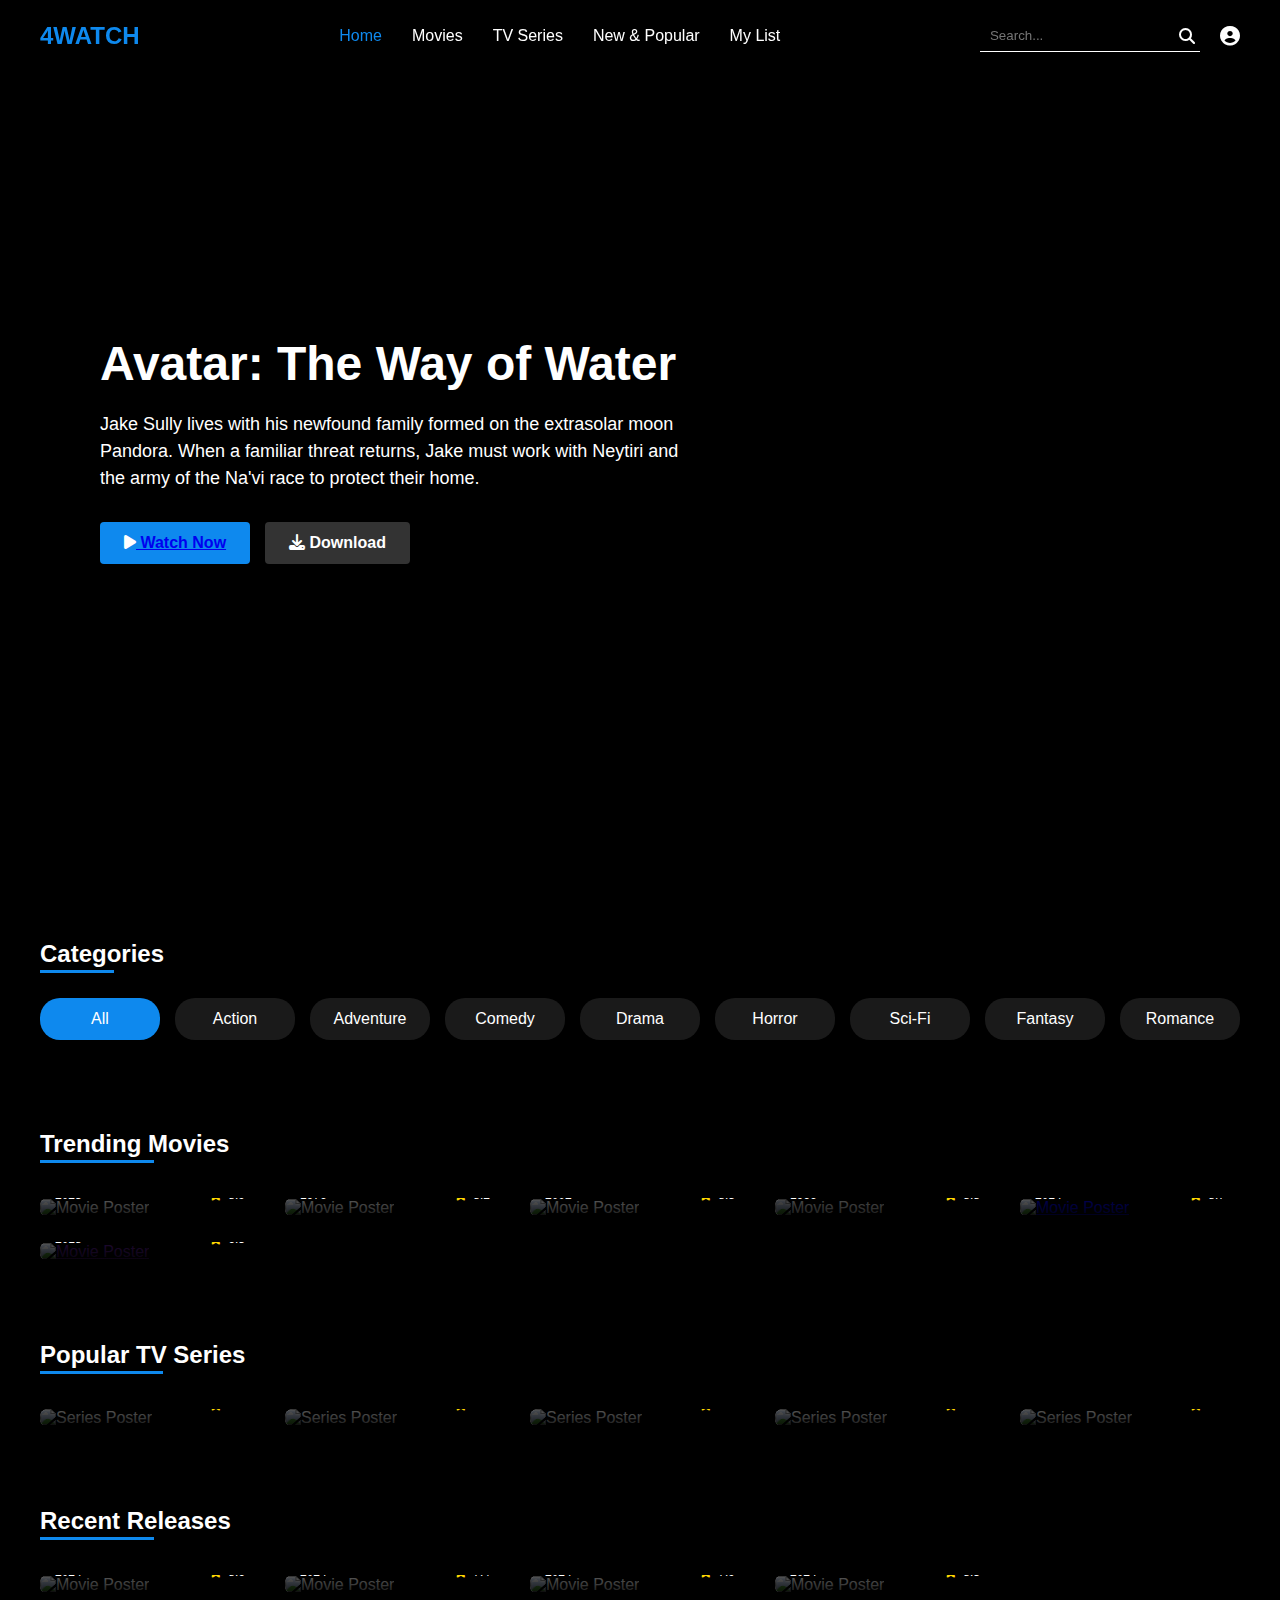
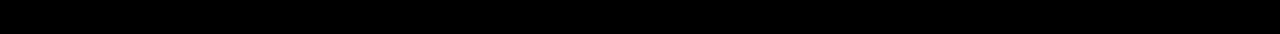
==== index.html @ 82870a8e "Update and rename HOMEPAGE.HTML to index.html" ====
<!DOCTYPE html>
<html lang="en">
<head>
    <meta charset="UTF-8">
    <meta name="viewport" content="width=device-width, initial-scale=1.0">
    <title>4WATCH - Stream & Download Movies and Series</title>
    <link rel="stylesheet" href="https://cdnjs.cloudflare.com/ajax/libs/font-awesome/6.4.0/css/all.min.css">
    <link rel="stylesheet" href="HEADCSS.CSS">
</head>
<body>
    <!-- Header -->
    <header>
        <div class="header-content">
            <a href="#" class="logo" id="homeLogo">4WATCH</a>
            
            <nav>
                <ul>
                    <li><a href="#" class="active" data-section="home">Home</a></li>
                    <li><a href="#" data-section="movies">Movies</a></li>
                    <li><a href="#" data-section="series">TV Series</a></li>
                    <li><a href="#" data-section="new">New & Popular</a></li>
                    <li><a href="#" data-section="mylist">My List</a></li>
                </ul>
            </nav>
            
            <div class="search-user">
                <div class="search">
                    <input type="text" id="searchInput" placeholder="Search...">
                    <i class="fas fa-search" id="searchIcon"></i>
                </div>
                <div class="user-icon">
                    <i class="fas fa-user-circle"></i>
                </div>
            </div>
        </div>
    </header>
    
    <!-- Main Content Container -->
    <div id="mainContent">
        <!-- Hero Section -->
        <section class="hero">
            
            <div class="hero-content">
                <h1 class="hero-title">Avatar: The Way of Water</h1>
                <p class="hero-description">Jake Sully lives with his newfound family formed on the extrasolar moon Pandora. When a familiar threat returns, Jake must work with Neytiri and the army of the Na'vi race to protect their home.</p>
                <div class="hero-buttons">
                    <button class="btn btn-primary" id="heroWatchBtn"><i class="fas fa-play"></i><a href="https://www.youtube.com/watch?v=fncXrPuXXj0" style="color: l#0e89ee(57.1% 34.32 234.55);"> Watch Now</a></button>
                    <button class="btn btn-secondary" id="heroDownloadBtn"><i class="fas fa-download"></i> Download</button>
                </div>
            </div>
        </section>
        
        <!-- Categories -->
        <section class="categories">
            <h2 class="section-title">Categories</h2>
            <div class="category-list">
                <div class="category-item active" data-category="all">All</div>
                <div class="category-item" data-category="action">Action</div>
                <div class="category-item" data-category="adventure">Adventure</div>
                <div class="category-item" data-category="comedy">Comedy</div>
                <div class="category-item" data-category="drama">Drama</div>
                <div class="category-item" data-category="horror">Horror</div>
                <div class="category-item" data-category="sci-fi">Sci-Fi</div>
                <div class="category-item" data-category="fantasy">Fantasy</div>
                <div class="category-item" data-category="romance">Romance</div>
                <div class="category-item" data-category="thriller">Thriller</div>
                <div class="category-item" data-category="animation">Animation</div>
            </div>
        </section>
        
        <!-- Trending Movies -->
        <section class="movie-section" id="trendingMovies">
            <h2 class="section-title">Trending Movies</h2>
            <div class="movie-grid">
                <!-- Movie Cards -->
            
                
                <div class="movie-card" data-id="2" data-type="movie" data-title="Oppenheimer" data-year="2023" data-rating="8.9" data-genre="Drama, Biography" data-category="drama">
                    <img src="IMG/OPN.jpg" alt="Movie Poster">
                    <div class="movie-info">
                        <h3 class="movie-title">Oppenheimer</h3>
                        <div class="movie-meta">
                            <span>2023</span>
                            <div class="rating">
                                <i class="fas fa-star"></i>
                                <span>8.9</span>
                            </div>
                        </div>
                    </div>
                </div>

                <div class="movie-card" data-id="2" data-type="movie" data-title="Oppenheimer" data-year="2023" data-rating="8.9" data-genre="Drama, Biography" data-category="drama">
                    <img src="IMG/td.jpg" alt="Movie Poster">
                    <div class="movie-info">
                        <h3 class="movie-title">Taxi Driver</h3>
                        <div class="movie-meta">
                            <span>1976</span>
                            <div class="rating">
                                <i class="fas fa-star"></i>
                                <span>8.2</span>
                            </div>
                        </div>
                    </div>
                </div>
                
                <div class="movie-card" data-id="3" data-type="movie" data-title="The Batman" data-year="2022" data-rating="7.8" data-genre="Action, Crime" data-category="action">
                    <img src="IMG/PI.jpg" alt="Movie Poster">
                    <div class="movie-info">
                        <h3 class="movie-title">The Pianist</h3>
                        <div class="movie-meta">
                            <span>2002</span>
                            <div class="rating">
                                <i class="fas fa-star"></i>
                                <span>8.5</span>
                            </div>
                        </div>
                    </div>
                </div>
                
                <div class="movie-card" data-id="4" data-type="movie" data-title="Barbie" data-year="2023" data-rating="7.3" data-genre="Comedy, Fantasy" data-category="comedy fantasy">
                    <img src="IMG/TG.jpg" alt="Movie Poster">
                    <div class="movie-info">
                        <h3 class="movie-title">The Good The Bad And The Ugly</h3>
                        <div class="movie-meta">
                            <span>1966</span>
                            <div class="rating">
                                <i class="fas fa-star"></i>
                                <span>8.8</span>
                            </div>
                        </div>
                    </div>
                </div>
                
                <div class="movie-card" data-id="5" data-type="movie" data-title="Interstellar" data-year="2014" data-rating="8.7" data-genre="Sci-Fi, Adventure" data-category="sci-fi adventure">
                    <a href="interstaler.HTML"><img src="IMG/INT.jpg" alt="Movie Poster"></a>
                    <div class="movie-info">
                        <h3 class="movie-title">Interstellar</h3>
                        <div class="movie-meta">
                            <span>2014</span>
                            <div class="rating">
                                <i class="fas fa-star"></i>
                                <span>8.7</span>
                            </div>
                        </div>
                    </div>
                </div>
                <div class="movie-card" data-id="5" data-type="movie" data-title="Interstellar" data-year="2014" data-rating="8.7" data-genre="Sci-Fi, Adventure" data-category="sci-fi adventure">
                    <a href=""><img src="IMG/OCN 8.jpg" alt="Movie Poster"></a>
                    <div class="movie-info">
                        <h3 class="movie-title">ocean 8</h3>
                        <div class="movie-meta">
                            <span>2018</span>
                            <div class="rating">
                                <i class="fas fa-star"></i>
                                <span>6.3</span>
                            </div>
                        </div>
                    </div>
                </div>
            </div>
          
        
               
        </section>
        <!-- Popular Series -->
        <section class="movie-section" id="popularSeries">
            <h2 class="section-title">Popular TV Series</h2>
            <div class="movie-grid">
                <!-- Series Cards -->
                <div class="movie-card" data-id="6" data-type="series" data-title="Stranger Things" data-year="2016-" data-rating="8.7" data-genre="Sci-Fi, Horror" data-seasons="4" data-category="sci-fi horror">
                    <img src="/api/placeholder/300/450" alt="Series Poster">
                    <div class="movie-info">
                        <h3 class="movie-title">Stranger Things</h3>
                        <div class="movie-meta">
                            <span>2016-</span>
                            <div class="rating">
                                <i class="fas fa-star"></i>
                                <span>8.7</span>
                            </div>
                        </div>
                    </div>
                </div>
                
                <div class="movie-card" data-id="7" data-type="series" data-title="The Last of Us" data-year="2023-" data-rating="8.8" data-genre="Action, Drama" data-seasons="1" data-category="action drama">
                    <img src="/api/placeholder/300/450" alt="Series Poster">
                    <div class="movie-info">
                        <h3 class="movie-title">The Last of Us</h3>
                        <div class="movie-meta">
                            <span>2023-</span>
                            <div class="rating">
                                <i class="fas fa-star"></i>
                                <span>8.8</span>
                            </div>
                        </div>
                    </div>
                </div>
                
                <div class="movie-card" data-id="8" data-type="series" data-title="House of the Dragon" data-year="2022-" data-rating="8.5" data-genre="Action, Fantasy" data-seasons="1" data-category="action fantasy">
                    <img src="/api/placeholder/300/450" alt="Series Poster">
                    <div class="movie-info">
                        <h3 class="movie-title">House of the Dragon</h3>
                        <div class="movie-meta">
                            <span>2022-</span>
                            <div class="rating">
                                <i class="fas fa-star"></i>
                                <span>8.5</span>
                            </div>
                        </div>
                    </div>
                </div>
                
                <div class="movie-card" data-id="9" data-type="series" data-title="Breaking Bad" data-year="2008-2013" data-rating="9.5" data-genre="Crime, Drama" data-seasons="5" data-category="crime drama">
                    <img src="/api/placeholder/300/450" alt="Series Poster">
                    <div class="movie-info">
                        <h3 class="movie-title">Breaking Bad</h3>
                        <div class="movie-meta">
                            <span>2008-2013</span>
                            <div class="rating">
                                <i class="fas fa-star"></i>
                                <span>9.5</span>
                            </div>
                        </div>
                    </div>
                </div>
                
                <div class="movie-card" data-id="10" data-type="series" data-title="Game of Thrones" data-year="2011-2019" data-rating="9.2" data-genre="Action, Fantasy" data-seasons="8" data-category="action fantasy">
                    <img src="/api/placeholder/300/450" alt="Series Poster">
                    <div class="movie-info">
                        <h3 class="movie-title">Game of Thrones</h3>
                        <div class="movie-meta">
                            <span>2011-2019</span>
                            <div class="rating">
                                <i class="fas fa-star"></i>
                                <span>9.2</span>
                            </div>
                        </div>
                    </div>
                </div>
            </div>
        </section>
        
        <!-- Recent Releases -->
        <section class="movie-section" id="recentReleases">
            <h2 class="section-title">Recent Releases</h2>
            <div class="movie-grid">
                <!-- Recent Movie Cards -->
                <div class="movie-card" data-id="11" data-type="movie" data-title="Deadpool & Wolverine" data-year="2024" data-rating="8.6" data-genre="Action, Comedy" data-category="action comedy">
                    <img src="/api/placeholder/300/450" alt="Movie Poster">
                    <div class="movie-info">
                        <h3 class="movie-title">Deadpool & Wolverine</h3>
                        <div class="movie-meta">
                            <span>2024</span>
                            <div class="rating">
                                <i class="fas fa-star"></i>
                                <span>8.6</span>
                            </div>
                        </div>
                    </div>
                </div>
                
                <div class="movie-card" data-id="12" data-type="movie" data-title="The Fall Guy" data-year="2024" data-rating="7.4" data-genre="Action, Comedy" data-category="action comedy">
                    <img src="/api/placeholder/300/450" alt="Movie Poster">
                    <div class="movie-info">
                        <h3 class="movie-title">The Fall Guy</h3>
                        <div class="movie-meta">
                            <span>2024</span>
                            <div class="rating">
                                <i class="fas fa-star"></i>
                                <span>7.4</span>
                            </div>
                        </div>
                    </div>
                </div>
                
                <div class="movie-card" data-id="13" data-type="movie" data-title="Furiosa" data-year="2024" data-rating="7.9" data-genre="Action, Adventure" data-category="action adventure">
                    <img src="/api/placeholder/300/450" alt="Movie Poster">
                    <div class="movie-info">
                        <h3 class="movie-title">Furiosa</h3>
                        <div class="movie-meta">
                            <span>2024</span>
                            <div class="rating">
                                <i class="fas fa-star"></i>
                                <span>7.9</span>
                            </div>
                        </div>
                    </div>
                </div>
                
                <div class="movie-card" data-id="14" data-type="movie" data-title="Inside Out 2" data-year="2024" data-rating="8.3" data-genre="Animation, Adventure" data-category="animation adventure">
                    <img src="/api/placeholder/300/450" alt="Movie Poster">
                    <div class="movie-info">
                        <h3 class="movie-title">Inside Out 2</h3>
                        <div class="movie-meta">
                            <span>2024</span>
                            <div class="rating">
                                <i class="fas fa-star"></i>
                                <span>8.3</span>
                            </div>
                        </div>
---- HEADCSS.CSS ----
:root {
    --primary: #000000;
    --secondary: #0e89ee;
    --text: #ffffff;
    --text-secondary: #ffffff;
    --dark-overlay: rgba(0, 0, 0, 0.7);
}

* {
    margin: 0;
    padding: 0;
    box-sizing: border-box;
    font-family: 'Arial', sans-serif;
}

body {
    background-color: var(--primary);
    color: var(--text);
}

/* Header */
header {
    padding: 20px 40px;
    background: linear-gradient(to bottom, black, transparent);
    position: fixed;
    width: 100%;
    z-index: 100;
    transition: 0.3s;
}

header.scrolled {
    background: var(--primary);
    box-shadow: 0 4px 12px rgba(0,0,0,0.2);
}

.header-content {
    display: flex;
    justify-content: space-between;
    align-items: center;
}

.logo {
    color: var(--secondary);
    font-size: 24px;
    font-weight: bold;
    text-decoration: none;
}

nav ul {
    display: flex;
    list-style: none;
}

nav ul li {
    margin: 0 15px;
}

nav ul li a {
    color: var(--text);
    text-decoration: none;
    font-size: 16px;
    transition: 0.3s;
}

nav ul li a:hover, nav ul li a.active {
    color: var(--secondary);
}

.search-user {
    display: flex;
    align-items: center;
}

.search {
    position: relative;
    margin-right: 20px;
}

.search input {
    border: none;
    background-color: transparent;
    border-bottom: 1px solid var(--text-secondary);
    padding: 8px 30px 8px 10px;
    color: var(--text);
    width: 220px;
    outline: none;
}

.search i {
    position: absolute;
    right: 5px;
    top: 50%;
    transform: translateY(-50%);
    cursor: pointer;
}

.user-icon {
    cursor: pointer;
    font-size: 20px;
}

/* Hero Section */
.hero {
    height: 100vh;
    background-image: url(IMG/av.jpg);
    background-size: cover;
    background-position: center;
    position: relative;
    display: flex;
    align-items: center;
    padding: 0 100px;
}

.hero::before {
    content: '';
    position: absolute;
    top: 0;
    left: 0;
    width: 100%;
    height: 100%;
    background: linear-gradient(to right, rgba(0,0,0,0.8) 40%, transparent);
}

.hero-content {
    max-width: 600px;
    position: relative;
    z-index: 1;
}

.hero-title {
    font-size: 48px;
    margin-bottom: 20px;
}

.hero-description {
    margin-bottom: 30px;
    font-size: 18px;
    line-height: 1.5;
    color: var(--text-secondary);
}

.hero-buttons {
    display: flex;
    gap: 15px;
}

.btn {
    padding: 12px 24px;
    border: none;
    border-radius: 4px;
    font-size: 16px;
    font-weight: bold;
    cursor: pointer;
    transition: 0.3s;
}

.btn-primary {
    background-color: var(--secondary);
    color: var(--text);
}

.btn-secondary {
    background-color: rgba(255,255,255,0.2);
    color: var(--text);
}

.btn:hover {
    opacity: 0.9;
    transform: scale(1.05);
}

/* Categories */
.categories {
    padding: 40px;
}

.section-title {
    font-size: 24px;
    margin-bottom: 20px;
    position: relative;
    display: inline-block;
}

.section-title::after {
    content: '';
    position: absolute;
    bottom: -5px;
    left: 0;
    width: 60%;
    height: 3px;
    background-color: var(--secondary);
}

.category-list {
    display: flex;
    gap: 15px;
    overflow-x: auto;
    padding: 10px 0;
    scrollbar-width: thin;
    scrollbar-color: var(--secondary) var(--primary);
}

.category-list::-webkit-scrollbar {
    height: 5px;
}

.category-list::-webkit-scrollbar-thumb {
    background-color: var(--secondary);
    border-radius: 5px;
}

.category-list::-webkit-scrollbar-track {
    background-color: var(--primary);
}

.category-item {
    min-width: 120px;
    padding: 12px 20px;
    background-color: rgba(255,255,255,0.1);
    border-radius: 20px;
    text-align: center;
    cursor: pointer;
    transition: 0.3s;
}

.category-item:hover, .category-item.active {
    background-color: var(--secondary);
}

/* Movie Lists */
.movie-section {
    padding: 40px;
}

.movie-grid {
    display: grid;
    grid-template-columns: repeat(auto-fill, minmax(200px, 1fr));
    gap: 25px;
    margin-top: 20px;
}

.movie-card {
    position: relative;
    border-radius: 8px;
    overflow: hidden;
    transition: transform 0.3s;
    cursor: pointer;
}

.movie-card:hover {
    transform: scale(1.05);
}

.movie-card img {
    width: 100%;
    height: 300px;
    object-fit: cover;
    vertical-align: middle;
}

.movie-info {
    position: absolute;
    bottom: 0;
    left: 0;
    right: 0;
    padding: 15px;
    background: linear-gradient(to top, rgba(0,0,0,0.9), transparent);
}

.movie-title {
    font-size: 16px;
    margin-bottom: 5px;
}

.movie-meta {
    display: flex;
    justify-content: space-between;
    font-size: 12px;
    color: var(--text-secondary);
}

.rating {
    display: flex;
    align-items: center;
}

.rating i {
    color: gold;
    margin-right: 5px;
}

.hidden {
    display: none !important;
}

/* Search Results */
.search-results {
    background-color: var(--primary);
    padding: 20px;
    margin-top: 100px; /* To avoid overlap with fixed header */
}

.search-results-title {
    margin-bottom: 20px;
}

.no-results {
    text-align: center;
    padding: 40px;
    color: var(--text-secondary);
}

/* Footer */
footer {
    background-color: #0a0a0a;
    padding: 40px;
    margin-top: 40px;
}

.footer-content {
    display: grid;
    grid-template-columns: repeat(auto-fit, minmax(250px, 1fr));
    gap: 30px;
    margin-bottom: 30px;
}

.footer-section h3 {
    font-size: 18px;
    margin-bottom: 15px;
    position: relative;
    display: inline-block;
}

.footer-section h3::after {
    content: '';
    position: absolute;
    bottom: -5px;
    left: 0;
    width: 40px;
    height: 2px;
    background-color: var(--secondary);
}

.footer-links {
    list-style: none;
}

.footer-links li {
    margin-bottom: 10px;
}

.footer-links a {
    color: var(--text-secondary);
    text-decoration: none;
    transition: 0.3s;
}

.footer-links a:hover {
    color: var(--secondary);
}

.social-icons {
    display: flex;
    gap: 15px;
    margin-top: 15px;
}

.social-icons a {
    display: flex;
    align-items: center;
    justify-content: center;
    width: 35px;
    height: 35px;
    border-radius: 50%;
    background-color: rgba(255,255,255,0.1);
    color: var(--text);
    transition: 0.3s;
}

.social-icons a:hover {
    background-color: var(--secondary);
    transform: translateY(-3px);
}

.copyright {
    text-align: center;
    padding-top: 20px;
    border-top: 1px solid rgba(255,255,255,0.1);
    color: var(--text-secondary);
    font-size: 14px;
}

/* Modal */
.modal {
    display: none;
    position: fixed;
    top: 0;
    left: 0;
    width: 100%;
    height: 100%;
    background-color: var(--dark-overlay);
    z-index: 1000;
    overflow-y: auto;
}

.modal-content {
    background-color: var(--primary);
    margin: 5% auto;
    width: 80%;
    max-width: 1000px;
    border-radius: 8px;
    overflow: hidden;
    animation: modalFadeIn 0.3s;
}

@keyframes modalFadeIn {
    from {opacity: 0; transform: translateY(-50px);}
    to {opacity: 1; transform: translateY(0);}
}

.modal-header {
    position: relative;
    height: 400px;
}

.modal-header img {
    width: 100%;
    height: 100%;
    object-fit: cover;
}

.modal-header::before {
    content: '';
    position: absolute;
    top: 0;
    left: 0;
    width: 100%;
    height: 100%;
    background: linear-gradient(to bottom, transparent, var(--primary));
}

.modal-close {
    position: absolute;
    top: 20px;
    right: 20px;
    background-color: rgba(0,0,0,0.5);
    color: var(--text);
    border: none;
    border-radius: 50%;
    width: 40px;
    height: 40px;
    font-size: 20px;
    cursor: pointer;
    z-index: 10;
}

.modal-info {
    position: absolute;
    bottom: 30px;
    left: 30px;
    z-index: 5;
}

.modal-title {
    font-size: 32px;
    margin-bottom: 15px;
}

.modal-meta {
    display: flex;
    gap: 20px;
    margin-bottom: 15px;
    color: var(--text-secondary);
}

.modal-body {
    padding: 30px;
}

.modal-description {
    margin-bottom: 30px;
    line-height: 1.6;
}

.modal-actions {
    display: flex;
    gap: 15px;
}

.modal-episodes {
    margin-top: 30px;
}

.episode-list {
    margin-top: 15px;
}

.episode-item {
    display: flex;
    justify-content: space-between;
    align-items: center;
    padding: 12px;
    background-color: rgba(255,255,255,0.05);
    border-radius: 4px;
    margin-bottom: 10px;
    transition: 0.3s;
}

.episode-item:hover {
    background-color: rgba(255,255,255,0.1);
}

.episode-title {
    font-weight: bold;
}

.episode-actions {
    display: flex;
    gap: 10px;
}

.btn-small {
    padding: 6px 12px;
    font-size: 14px;
}

/* Responsive */
@media (max-width: 992px) {
    .hero-title {
        font-size: 36px;
    }
    
    .header-content {
        flex-direction: column;
        align-items: flex-start;
        gap: 15px;
    }
    
    nav ul {
        margin-top: 10px;
    }
    
    .search-user {
        width: 100%;
        justify-content: space-between;
        margin-top: 10px;
    }
    
    .search input {
        width: 150px;
    }
}

@media (max-width: 768px) {
    header {
        padding: 15px 20px;
    }
    
    .hero {
        padding: 0 20px;
        height: 60vh;
    }
    
    .hero-title {
        font-size: 28px;
    }
    
    .hero-description {
        font-size: 16px;
    }
    
    .categories, .movie-section {
        padding: 20px;
    }
    
    .movie-grid {
        grid-template-columns: repeat(auto-fill, minmax(150px, 1fr));
        gap: 15px;
    }
    
    .movie-card img {
        height: 220px;
    }
    
    .modal-content {
        width: 95%;
        margin-top: 10%;
    }
    
    .modal-header {
        height: 300px;
    }
    
    .modal-title {
        font-size: 24px;
    }
}

@media (max-width: 576px) {
    .hero-buttons {
        flex-direction: column;
        gap: 10px;
    }
    
    .btn {
        width: 100%;
    }
    
    nav ul {
        flex-wrap: wrap;
        gap: 10px;
    }
    
    nav ul li {
        margin: 0;
    }
    
    .modal-header {
        height: 200px;
    }
    
    .movie-grid {
        grid-template-columns: repeat(2, 1fr);
    }
}
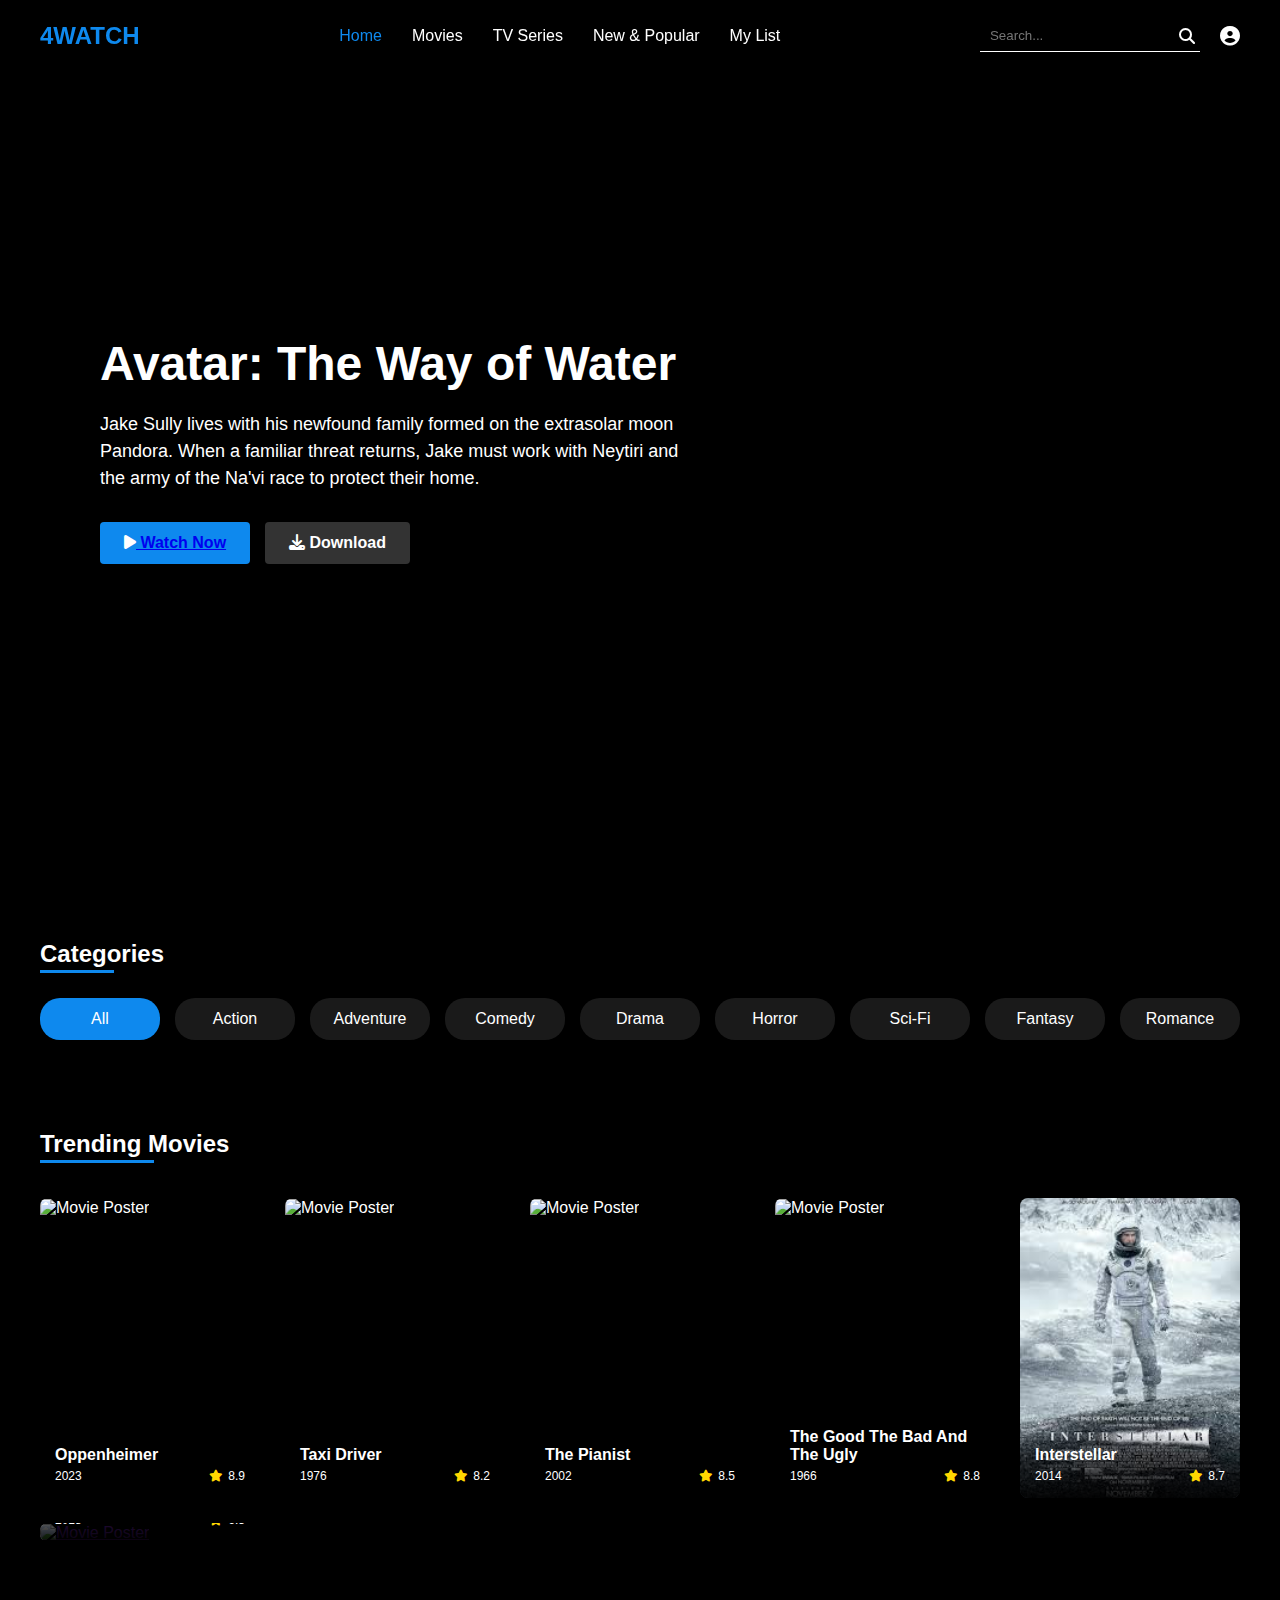
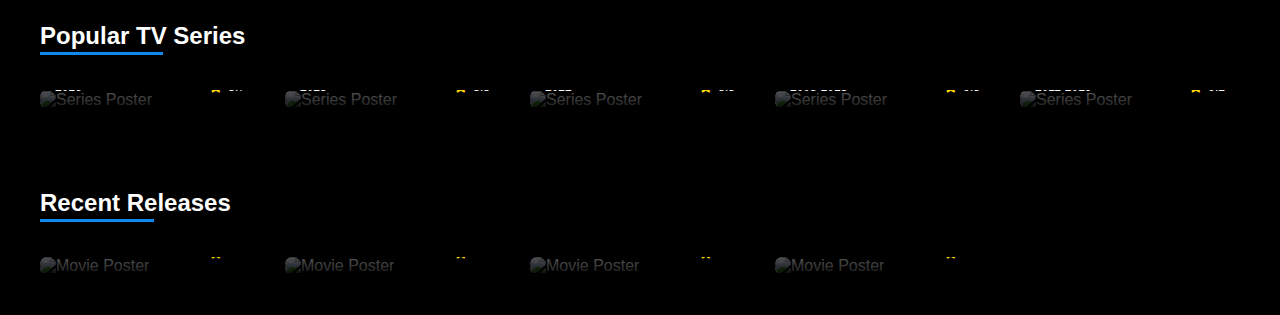
==== commit 09dd626d: "Update index.html" ====
--- a/index.html
+++ b/index.html
@@ -5,7 +5,7 @@
     <meta name="viewport" content="width=device-width, initial-scale=1.0">
     <title>4WATCH - Stream & Download Movies and Series</title>
     <link rel="stylesheet" href="https://cdnjs.cloudflare.com/ajax/libs/font-awesome/6.4.0/css/all.min.css">
-    <link rel="stylesheet" href="HEADCSS.CSS">
+    <link rel="stylesheet" href="head.css">
 </head>
 <body>
     <!-- Header -->
@@ -132,7 +132,7 @@
                 </div>
                 
                 <div class="movie-card" data-id="5" data-type="movie" data-title="Interstellar" data-year="2014" data-rating="8.7" data-genre="Sci-Fi, Adventure" data-category="sci-fi adventure">
-                    <a href="interstaler.HTML"><img src="IMG/INT.jpg" alt="Movie Poster"></a>
+                    <a href="interstaler.html"><img src="INT.jpg" alt="Movie Poster"></a>
                     <div class="movie-info">
                         <h3 class="movie-title">Interstellar</h3>
                         <div class="movie-meta">
--- a/head.css
+++ b/head.css
@@ -0,0 +1,625 @@
+:root {
+    --primary: #000000;
+    --secondary: #0e89ee;
+    --text: #ffffff;
+    --text-secondary: #ffffff;
+    --dark-overlay: rgba(0, 0, 0, 0.7);
+}
+
+* {
+    margin: 0;
+    padding: 0;
+    box-sizing: border-box;
+    font-family: 'Arial', sans-serif;
+}
+
+body {
+    background-color: var(--primary);
+    color: var(--text);
+}
+
+/* Header */
+header {
+    padding: 20px 40px;
+    background: linear-gradient(to bottom, black, transparent);
+    position: fixed;
+    width: 100%;
+    z-index: 100;
+    transition: 0.3s;
+}
+
+header.scrolled {
+    background: var(--primary);
+    box-shadow: 0 4px 12px rgba(0,0,0,0.2);
+}
+
+.header-content {
+    display: flex;
+    justify-content: space-between;
+    align-items: center;
+}
+
+.logo {
+    color: var(--secondary);
+    font-size: 24px;
+    font-weight: bold;
+    text-decoration: none;
+}
+
+nav ul {
+    display: flex;
+    list-style: none;
+}
+
+nav ul li {
+    margin: 0 15px;
+}
+
+nav ul li a {
+    color: var(--text);
+    text-decoration: none;
+    font-size: 16px;
+    transition: 0.3s;
+}
+
+nav ul li a:hover, nav ul li a.active {
+    color: var(--secondary);
+}
+
+.search-user {
+    display: flex;
+    align-items: center;
+}
+
+.search {
+    position: relative;
+    margin-right: 20px;
+}
+
+.search input {
+    border: none;
+    background-color: transparent;
+    border-bottom: 1px solid var(--text-secondary);
+    padding: 8px 30px 8px 10px;
+    color: var(--text);
+    width: 220px;
+    outline: none;
+}
+
+.search i {
+    position: absolute;
+    right: 5px;
+    top: 50%;
+    transform: translateY(-50%);
+    cursor: pointer;
+}
+
+.user-icon {
+    cursor: pointer;
+    font-size: 20px;
+}
+
+/* Hero Section */
+.hero {
+    height: 100vh;
+    background-image: url(IMG/av.jpg);
+    background-size: cover;
+    background-position: center;
+    position: relative;
+    display: flex;
+    align-items: center;
+    padding: 0 100px;
+}
+
+.hero::before {
+    content: '';
+    position: absolute;
+    top: 0;
+    left: 0;
+    width: 100%;
+    height: 100%;
+    background: linear-gradient(to right, rgba(0,0,0,0.8) 40%, transparent);
+}
+
+.hero-content {
+    max-width: 600px;
+    position: relative;
+    z-index: 1;
+}
+
+.hero-title {
+    font-size: 48px;
+    margin-bottom: 20px;
+}
+
+.hero-description {
+    margin-bottom: 30px;
+    font-size: 18px;
+    line-height: 1.5;
+    color: var(--text-secondary);
+}
+
+.hero-buttons {
+    display: flex;
+    gap: 15px;
+}
+
+.btn {
+    padding: 12px 24px;
+    border: none;
+    border-radius: 4px;
+    font-size: 16px;
+    font-weight: bold;
+    cursor: pointer;
+    transition: 0.3s;
+}
+
+.btn-primary {
+    background-color: var(--secondary);
+    color: var(--text);
+}
+
+.btn-secondary {
+    background-color: rgba(255,255,255,0.2);
+    color: var(--text);
+}
+
+.btn:hover {
+    opacity: 0.9;
+    transform: scale(1.05);
+}
+
+/* Categories */
+.categories {
+    padding: 40px;
+}
+
+.section-title {
+    font-size: 24px;
+    margin-bottom: 20px;
+    position: relative;
+    display: inline-block;
+}
+
+.section-title::after {
+    content: '';
+    position: absolute;
+    bottom: -5px;
+    left: 0;
+    width: 60%;
+    height: 3px;
+    background-color: var(--secondary);
+}
+
+.category-list {
+    display: flex;
+    gap: 15px;
+    overflow-x: auto;
+    padding: 10px 0;
+    scrollbar-width: thin;
+    scrollbar-color: var(--secondary) var(--primary);
+}
+
+.category-list::-webkit-scrollbar {
+    height: 5px;
+}
+
+.category-list::-webkit-scrollbar-thumb {
+    background-color: var(--secondary);
+    border-radius: 5px;
+}
+
+.category-list::-webkit-scrollbar-track {
+    background-color: var(--primary);
+}
+
+.category-item {
+    min-width: 120px;
+    padding: 12px 20px;
+    background-color: rgba(255,255,255,0.1);
+    border-radius: 20px;
+    text-align: center;
+    cursor: pointer;
+    transition: 0.3s;
+}
+
+.category-item:hover, .category-item.active {
+    background-color: var(--secondary);
+}
+
+/* Movie Lists */
+.movie-section {
+    padding: 40px;
+}
+
+.movie-grid {
+    display: grid;
+    grid-template-columns: repeat(auto-fill, minmax(200px, 1fr));
+    gap: 25px;
+    margin-top: 20px;
+}
+
+.movie-card {
+    position: relative;
+    border-radius: 8px;
+    overflow: hidden;
+    transition: transform 0.3s;
+    cursor: pointer;
+}
+
+.movie-card:hover {
+    transform: scale(1.05);
+}
+
+.movie-card img {
+    width: 100%;
+    height: 300px;
+    object-fit: cover;
+    vertical-align: middle;
+}
+
+.movie-info {
+    position: absolute;
+    bottom: 0;
+    left: 0;
+    right: 0;
+    padding: 15px;
+    background: linear-gradient(to top, rgba(0,0,0,0.9), transparent);
+}
+
+.movie-title {
+    font-size: 16px;
+    margin-bottom: 5px;
+}
+
+.movie-meta {
+    display: flex;
+    justify-content: space-between;
+    font-size: 12px;
+    color: var(--text-secondary);
+}
+
+.rating {
+    display: flex;
+    align-items: center;
+}
+
+.rating i {
+    color: gold;
+    margin-right: 5px;
+}
+
+.hidden {
+    display: none !important;
+}
+
+/* Search Results */
+.search-results {
+    background-color: var(--primary);
+    padding: 20px;
+    margin-top: 100px; /* To avoid overlap with fixed header */
+}
+
+.search-results-title {
+    margin-bottom: 20px;
+}
+
+.no-results {
+    text-align: center;
+    padding: 40px;
+    color: var(--text-secondary);
+}
+
+/* Footer */
+footer {
+    background-color: #0a0a0a;
+    padding: 40px;
+    margin-top: 40px;
+}
+
+.footer-content {
+    display: grid;
+    grid-template-columns: repeat(auto-fit, minmax(250px, 1fr));
+    gap: 30px;
+    margin-bottom: 30px;
+}
+
+.footer-section h3 {
+    font-size: 18px;
+    margin-bottom: 15px;
+    position: relative;
+    display: inline-block;
+}
+
+.footer-section h3::after {
+    content: '';
+    position: absolute;
+    bottom: -5px;
+    left: 0;
+    width: 40px;
+    height: 2px;
+    background-color: var(--secondary);
+}
+
+.footer-links {
+    list-style: none;
+}
+
+.footer-links li {
+    margin-bottom: 10px;
+}
+
+.footer-links a {
+    color: var(--text-secondary);
+    text-decoration: none;
+    transition: 0.3s;
+}
+
+.footer-links a:hover {
+    color: var(--secondary);
+}
+
+.social-icons {
+    display: flex;
+    gap: 15px;
+    margin-top: 15px;
+}
+
+.social-icons a {
+    display: flex;
+    align-items: center;
+    justify-content: center;
+    width: 35px;
+    height: 35px;
+    border-radius: 50%;
+    background-color: rgba(255,255,255,0.1);
+    color: var(--text);
+    transition: 0.3s;
+}
+
+.social-icons a:hover {
+    background-color: var(--secondary);
+    transform: translateY(-3px);
+}
+
+.copyright {
+    text-align: center;
+    padding-top: 20px;
+    border-top: 1px solid rgba(255,255,255,0.1);
+    color: var(--text-secondary);
+    font-size: 14px;
+}
+
+/* Modal */
+.modal {
+    display: none;
+    position: fixed;
+    top: 0;
+    left: 0;
+    width: 100%;
+    height: 100%;
+    background-color: var(--dark-overlay);
+    z-index: 1000;
+    overflow-y: auto;
+}
+
+.modal-content {
+    background-color: var(--primary);
+    margin: 5% auto;
+    width: 80%;
+    max-width: 1000px;
+    border-radius: 8px;
+    overflow: hidden;
+    animation: modalFadeIn 0.3s;
+}
+
+@keyframes modalFadeIn {
+    from {opacity: 0; transform: translateY(-50px);}
+    to {opacity: 1; transform: translateY(0);}
+}
+
+.modal-header {
+    position: relative;
+    height: 400px;
+}
+
+.modal-header img {
+    width: 100%;
+    height: 100%;
+    object-fit: cover;
+}
+
+.modal-header::before {
+    content: '';
+    position: absolute;
+    top: 0;
+    left: 0;
+    width: 100%;
+    height: 100%;
+    background: linear-gradient(to bottom, transparent, var(--primary));
+}
+
+.modal-close {
+    position: absolute;
+    top: 20px;
+    right: 20px;
+    background-color: rgba(0,0,0,0.5);
+    color: var(--text);
+    border: none;
+    border-radius: 50%;
+    width: 40px;
+    height: 40px;
+    font-size: 20px;
+    cursor: pointer;
+    z-index: 10;
+}
+
+.modal-info {
+    position: absolute;
+    bottom: 30px;
+    left: 30px;
+    z-index: 5;
+}
+
+.modal-title {
+    font-size: 32px;
+    margin-bottom: 15px;
+}
+
+.modal-meta {
+    display: flex;
+    gap: 20px;
+    margin-bottom: 15px;
+    color: var(--text-secondary);
+}
+
+.modal-body {
+    padding: 30px;
+}
+
+.modal-description {
+    margin-bottom: 30px;
+    line-height: 1.6;
+}
+
+.modal-actions {
+    display: flex;
+    gap: 15px;
+}
+
+.modal-episodes {
+    margin-top: 30px;
+}
+
+.episode-list {
+    margin-top: 15px;
+}
+
+.episode-item {
+    display: flex;
+    justify-content: space-between;
+    align-items: center;
+    padding: 12px;
+    background-color: rgba(255,255,255,0.05);
+    border-radius: 4px;
+    margin-bottom: 10px;
+    transition: 0.3s;
+}
+
+.episode-item:hover {
+    background-color: rgba(255,255,255,0.1);
+}
+
+.episode-title {
+    font-weight: bold;
+}
+
+.episode-actions {
+    display: flex;
+    gap: 10px;
+}
+
+.btn-small {
+    padding: 6px 12px;
+    font-size: 14px;
+}
+
+/* Responsive */
+@media (max-width: 992px) {
+    .hero-title {
+        font-size: 36px;
+    }
+    
+    .header-content {
+        flex-direction: column;
+        align-items: flex-start;
+        gap: 15px;
+    }
+    
+    nav ul {
+        margin-top: 10px;
+    }
+    
+    .search-user {
+        width: 100%;
+        justify-content: space-between;
+        margin-top: 10px;
+    }
+    
+    .search input {
+        width: 150px;
+    }
+}
+
+@media (max-width: 768px) {
+    header {
+        padding: 15px 20px;
+    }
+    
+    .hero {
+        padding: 0 20px;
+        height: 60vh;
+    }
+    
+    .hero-title {
+        font-size: 28px;
+    }
+    
+    .hero-description {
+        font-size: 16px;
+    }
+    
+    .categories, .movie-section {
+        padding: 20px;
+    }
+    
+    .movie-grid {
+        grid-template-columns: repeat(auto-fill, minmax(150px, 1fr));
+        gap: 15px;
+    }
+    
+    .movie-card img {
+        height: 220px;
+    }
+    
+    .modal-content {
+        width: 95%;
+        margin-top: 10%;
+    }
+    
+    .modal-header {
+        height: 300px;
+    }
+    
+    .modal-title {
+        font-size: 24px;
+    }
+}
+
+@media (max-width: 576px) {
+    .hero-buttons {
+        flex-direction: column;
+        gap: 10px;
+    }
+    
+    .btn {
+        width: 100%;
+    }
+    
+    nav ul {
+        flex-wrap: wrap;
+        gap: 10px;
+    }
+    
+    nav ul li {
+        margin: 0;
+    }
+    
+    .modal-header {
+        height: 200px;
+    }
+    
+    .movie-grid {
+        grid-template-columns: repeat(2, 1fr);
+    }
+}
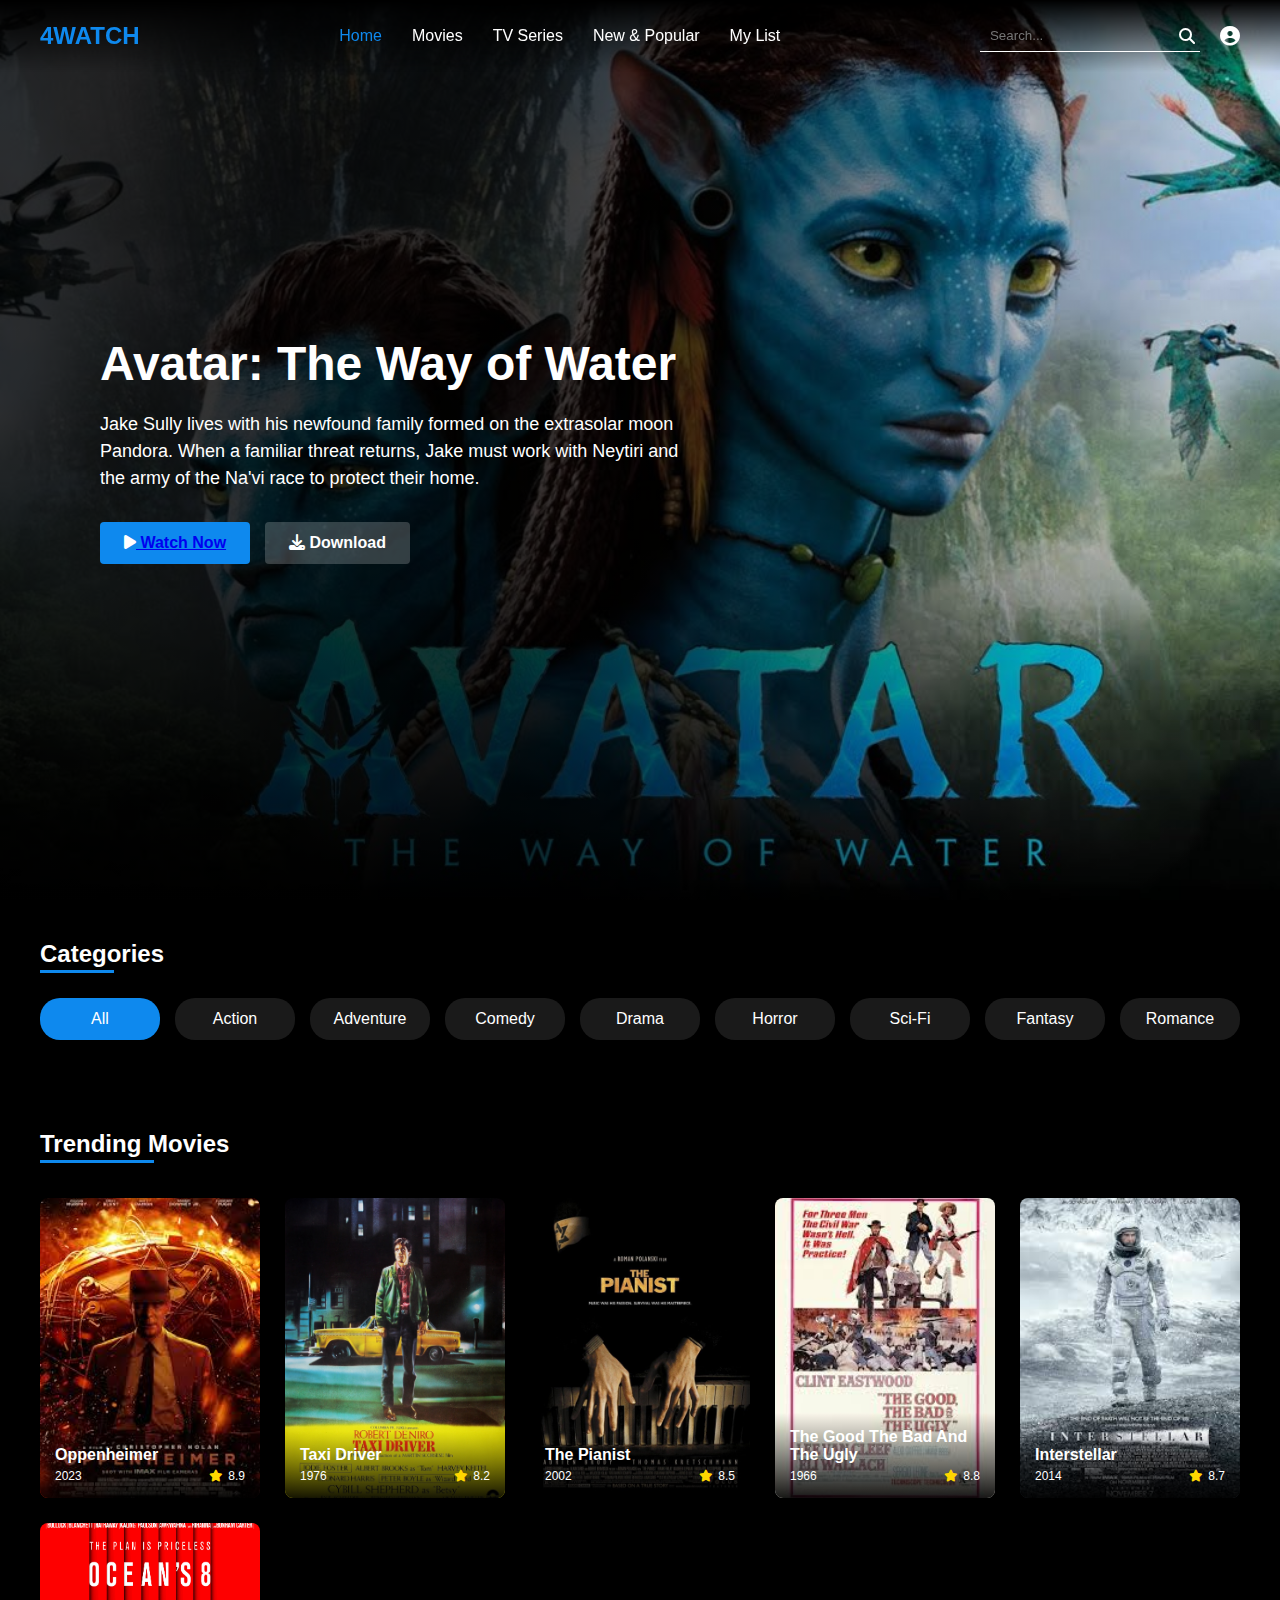
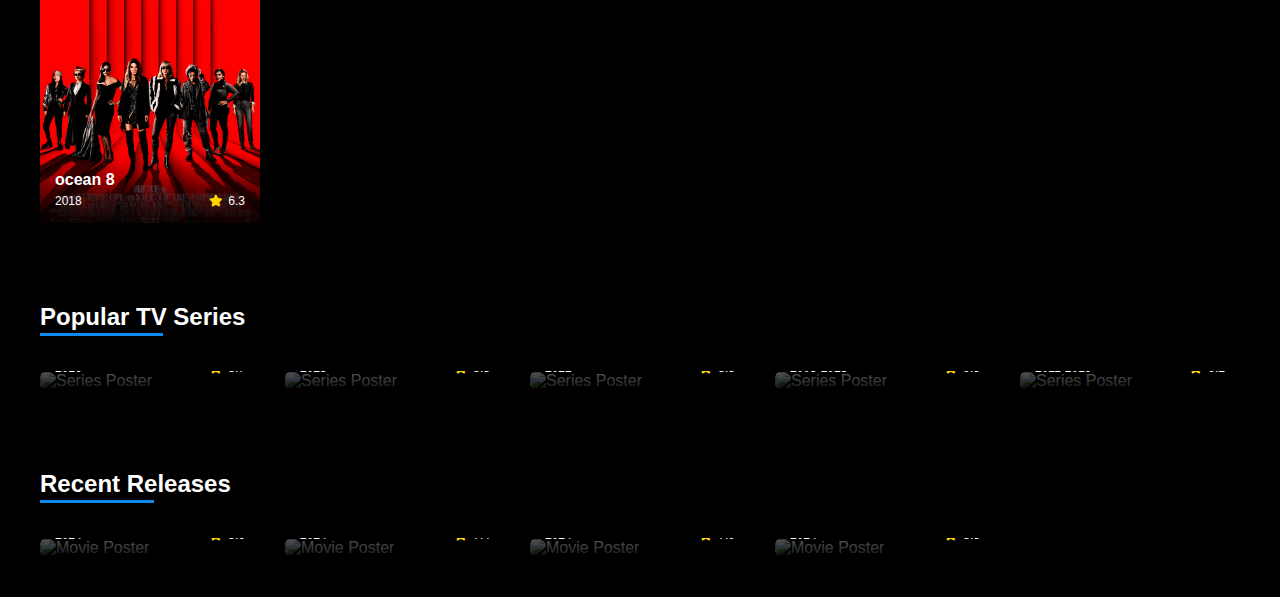
==== commit 861a5a71: "Update index.html" ====
--- a/index.html
+++ b/index.html
@@ -76,7 +76,7 @@
             
                 
                 <div class="movie-card" data-id="2" data-type="movie" data-title="Oppenheimer" data-year="2023" data-rating="8.9" data-genre="Drama, Biography" data-category="drama">
-                    <img src="IMG/OPN.jpg" alt="Movie Poster">
+                    <img src="OPN.jpg" alt="Movie Poster">
                     <div class="movie-info">
                         <h3 class="movie-title">Oppenheimer</h3>
                         <div class="movie-meta">
@@ -90,7 +90,7 @@
                 </div>
 
                 <div class="movie-card" data-id="2" data-type="movie" data-title="Oppenheimer" data-year="2023" data-rating="8.9" data-genre="Drama, Biography" data-category="drama">
-                    <img src="IMG/td.jpg" alt="Movie Poster">
+                    <img src="td.jpg" alt="Movie Poster">
                     <div class="movie-info">
                         <h3 class="movie-title">Taxi Driver</h3>
                         <div class="movie-meta">
@@ -104,7 +104,7 @@
                 </div>
                 
                 <div class="movie-card" data-id="3" data-type="movie" data-title="The Batman" data-year="2022" data-rating="7.8" data-genre="Action, Crime" data-category="action">
-                    <img src="IMG/PI.jpg" alt="Movie Poster">
+                    <img src="PI.jpg" alt="Movie Poster">
                     <div class="movie-info">
                         <h3 class="movie-title">The Pianist</h3>
                         <div class="movie-meta">
@@ -118,7 +118,7 @@
                 </div>
                 
                 <div class="movie-card" data-id="4" data-type="movie" data-title="Barbie" data-year="2023" data-rating="7.3" data-genre="Comedy, Fantasy" data-category="comedy fantasy">
-                    <img src="IMG/TG.jpg" alt="Movie Poster">
+                    <img src="TG.jpg" alt="Movie Poster">
                     <div class="movie-info">
                         <h3 class="movie-title">The Good The Bad And The Ugly</h3>
                         <div class="movie-meta">
@@ -145,7 +145,7 @@
                     </div>
                 </div>
                 <div class="movie-card" data-id="5" data-type="movie" data-title="Interstellar" data-year="2014" data-rating="8.7" data-genre="Sci-Fi, Adventure" data-category="sci-fi adventure">
-                    <a href=""><img src="IMG/OCN 8.jpg" alt="Movie Poster"></a>
+                    <a href=""><img src="OCN 8.jpg" alt="Movie Poster"></a>
                     <div class="movie-info">
                         <h3 class="movie-title">ocean 8</h3>
                         <div class="movie-meta">
--- a/head.css
+++ b/head.css
@@ -102,7 +102,7 @@
 /* Hero Section */
 .hero {
     height: 100vh;
-    background-image: url(IMG/av.jpg);
+    background-image: url(av.jpg);
     background-size: cover;
     background-position: center;
     position: relative;
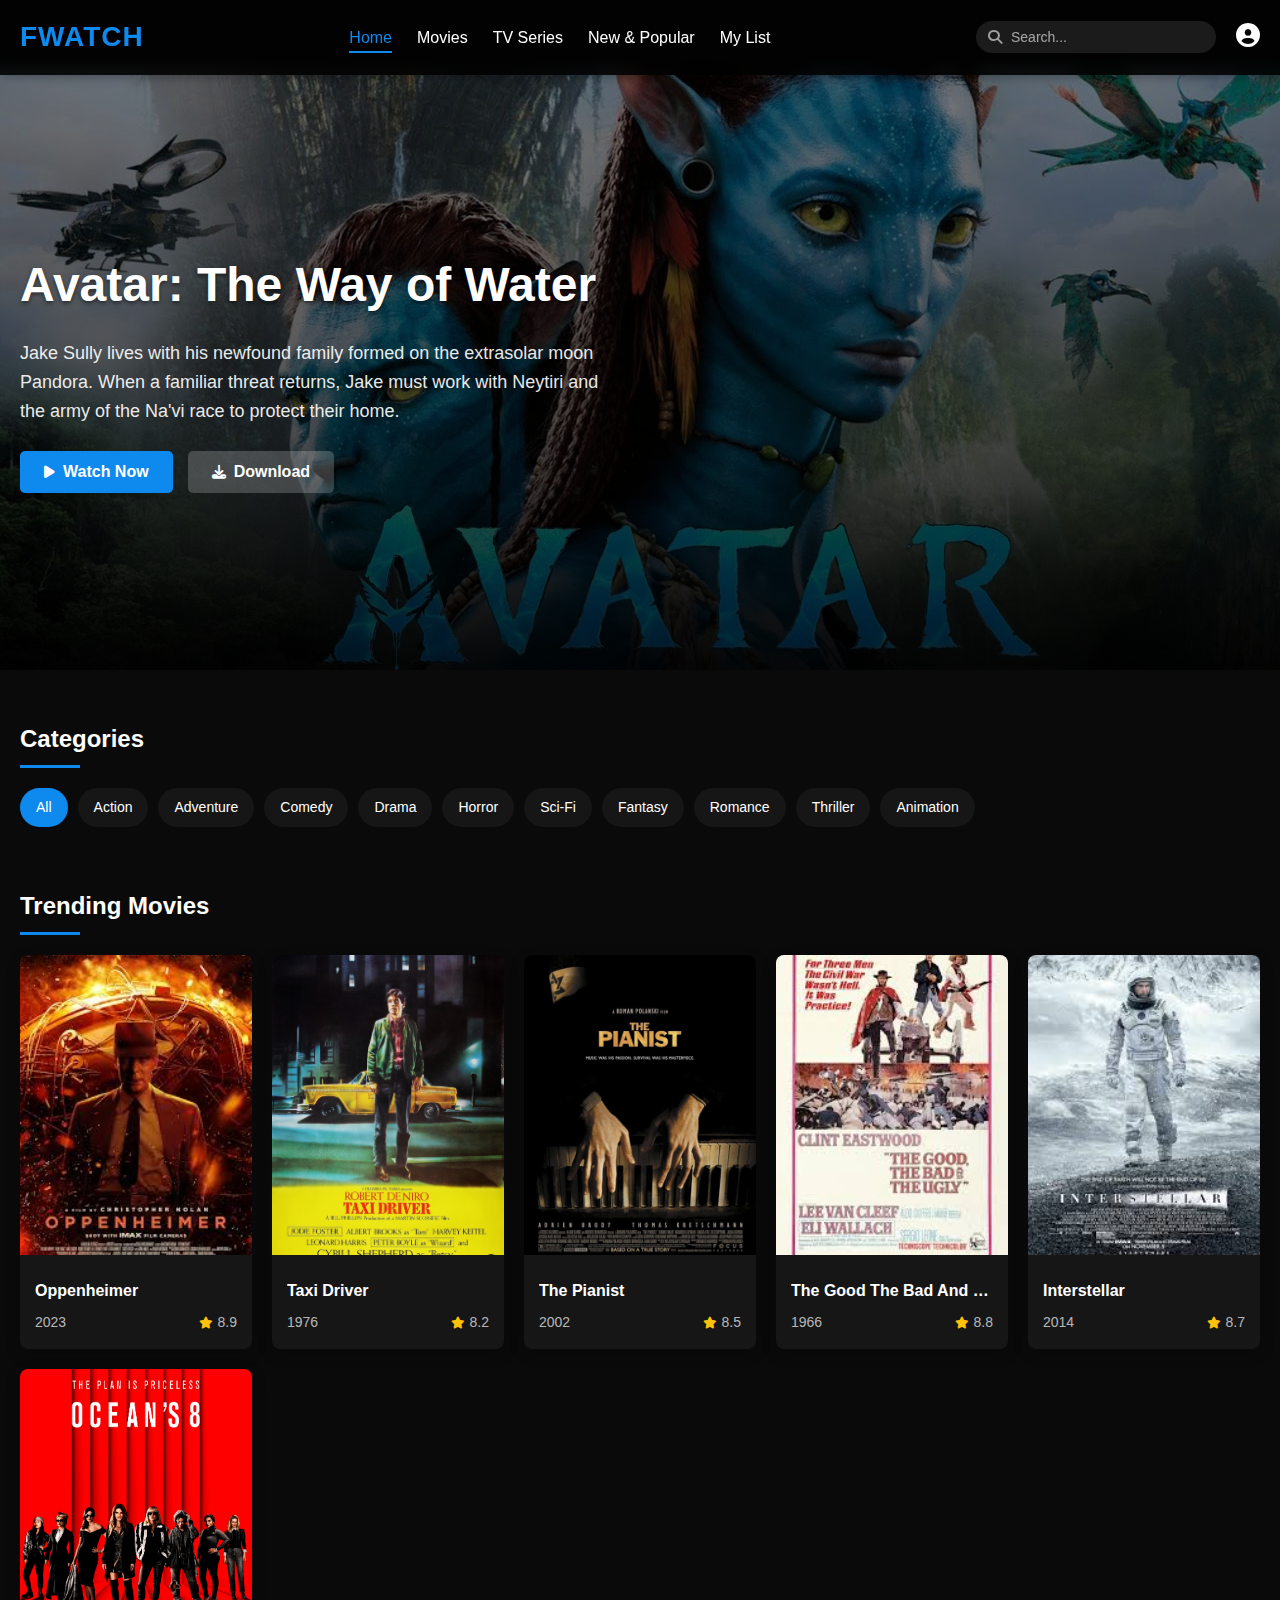
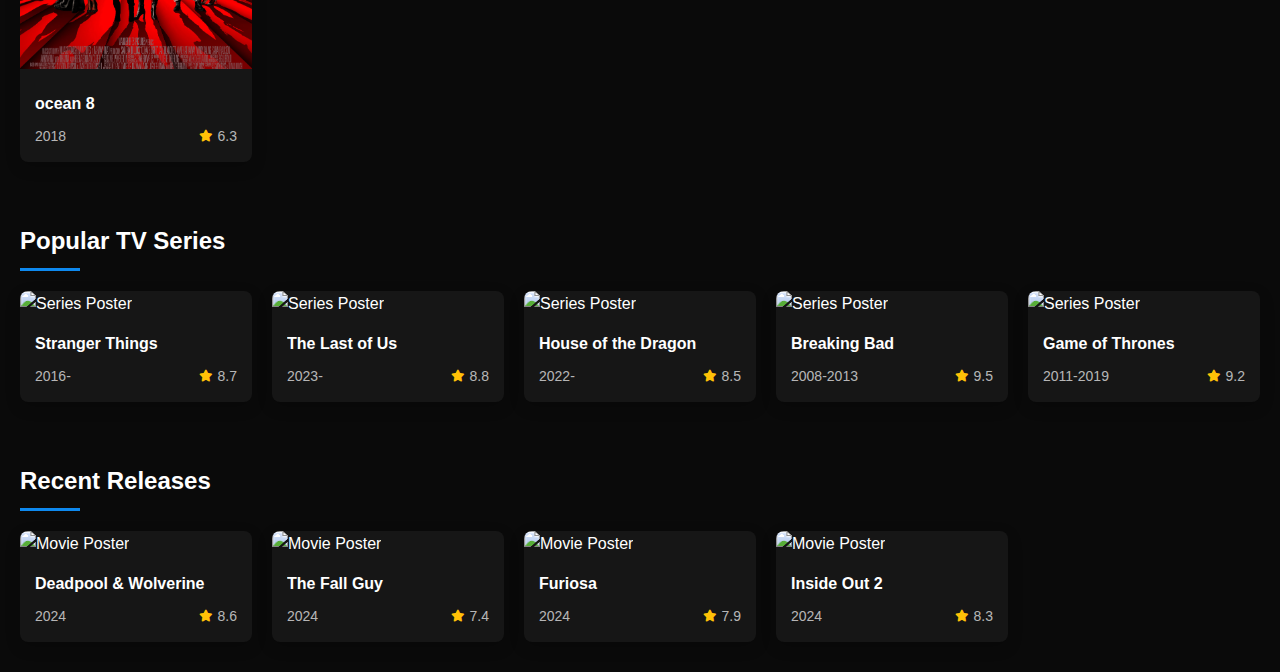
==== commit 9b020c77: "Update index.html" ====
--- a/index.html
+++ b/index.html
@@ -11,7 +11,7 @@
     <!-- Header -->
     <header>
         <div class="header-content">
-            <a href="#" class="logo" id="homeLogo">4WATCH</a>
+            <a href="#" class="logo" id="homeLogo">FWATCH</a>
             
             <nav>
                 <ul>
--- a/head.css
+++ b/head.css
@@ -1,625 +1,556 @@
+/* Global Styles */
 :root {
-    --primary: #000000;
-    --secondary: #0e89ee;
-    --text: #ffffff;
-    --text-secondary: #ffffff;
-    --dark-overlay: rgba(0, 0, 0, 0.7);
+  --primary-color: #0e89ee;
+  --secondary-color: #222;
+  --background-color: #0a0a0a;
+  --text-color: #fff;
+  --card-bg: #161616;
+  --hover-color: #0c75d1;
+  --transition: all 0.3s ease;
 }
 
 * {
-    margin: 0;
-    padding: 0;
-    box-sizing: border-box;
-    font-family: 'Arial', sans-serif;
+  margin: 0;
+  padding: 0;
+  box-sizing: border-box;
+  font-family: 'Segoe UI', Tahoma, Geneva, Verdana, sans-serif;
 }
 
 body {
-    background-color: var(--primary);
-    color: var(--text);
-}
-
-/* Header */
+  background-color: var(--background-color);
+  color: var(--text-color);
+  line-height: 1.6;
+  overflow-x: hidden;
+}
+
+a {
+  text-decoration: none;
+  color: var(--text-color);
+}
+
+ul {
+  list-style: none;
+}
+
+/* Header Styles */
 header {
-    padding: 20px 40px;
-    background: linear-gradient(to bottom, black, transparent);
-    position: fixed;
-    width: 100%;
-    z-index: 100;
-    transition: 0.3s;
-}
-
-header.scrolled {
-    background: var(--primary);
-    box-shadow: 0 4px 12px rgba(0,0,0,0.2);
+  background-color: rgba(0, 0, 0, 0.8);
+  position: fixed;
+  top: 0;
+  left: 0;
+  width: 100%;
+  z-index: 1000;
+  backdrop-filter: blur(8px);
+  box-shadow: 0 2px 10px rgba(0, 0, 0, 0.3);
 }
 
 .header-content {
-    display: flex;
-    justify-content: space-between;
-    align-items: center;
+  max-width: 1400px;
+  margin: 0 auto;
+  padding: 15px 20px;
+  display: flex;
+  align-items: center;
+  justify-content: space-between;
 }
 
 .logo {
-    color: var(--secondary);
-    font-size: 24px;
-    font-weight: bold;
-    text-decoration: none;
+  font-size: 28px;
+  font-weight: 700;
+  color: var(--primary-color);
+  text-transform: uppercase;
+  letter-spacing: 1px;
 }
 
 nav ul {
-    display: flex;
-    list-style: none;
-}
-
-nav ul li {
-    margin: 0 15px;
+  display: flex;
+  gap: 25px;
 }
 
 nav ul li a {
-    color: var(--text);
-    text-decoration: none;
-    font-size: 16px;
-    transition: 0.3s;
-}
-
-nav ul li a:hover, nav ul li a.active {
-    color: var(--secondary);
+  font-size: 16px;
+  position: relative;
+  padding: 5px 0;
+  transition: var(--transition);
+}
+
+nav ul li a:hover,
+nav ul li a.active {
+  color: var(--primary-color);
+}
+
+nav ul li a::after {
+  content: '';
+  position: absolute;
+  bottom: -2px;
+  left: 0;
+  width: 0;
+  height: 2px;
+  background-color: var(--primary-color);
+  transition: var(--transition);
+}
+
+nav ul li a:hover::after,
+nav ul li a.active::after {
+  width: 100%;
 }
 
 .search-user {
-    display: flex;
-    align-items: center;
+  display: flex;
+  align-items: center;
+  gap: 20px;
 }
 
 .search {
-    position: relative;
-    margin-right: 20px;
+  position: relative;
+  display: flex;
+  align-items: center;
 }
 
 .search input {
-    border: none;
-    background-color: transparent;
-    border-bottom: 1px solid var(--text-secondary);
-    padding: 8px 30px 8px 10px;
-    color: var(--text);
-    width: 220px;
-    outline: none;
+  background-color: rgba(255, 255, 255, 0.1);
+  border: none;
+  border-radius: 20px;
+  padding: 8px 15px 8px 35px;
+  color: var(--text-color);
+  font-size: 14px;
+  width: 240px;
+  transition: var(--transition);
+}
+
+.search input:focus {
+  background-color: rgba(255, 255, 255, 0.2);
+  outline: none;
+  width: 260px;
+}
+
+.search input::placeholder {
+  color: rgba(255, 255, 255, 0.6);
 }
 
 .search i {
-    position: absolute;
-    right: 5px;
-    top: 50%;
-    transform: translateY(-50%);
-    cursor: pointer;
-}
-
-.user-icon {
-    cursor: pointer;
-    font-size: 20px;
+  position: absolute;
+  left: 12px;
+  font-size: 14px;
+  color: rgba(255, 255, 255, 0.6);
+}
+
+.user-icon i {
+  font-size: 24px;
+  cursor: pointer;
+  transition: var(--transition);
+}
+
+.user-icon i:hover {
+  color: var(--primary-color);
+}
+
+/* Main Content */
+#mainContent {
+  padding-top: 70px;
 }
 
 /* Hero Section */
 .hero {
-    height: 100vh;
-    background-image: url(av.jpg);
-    background-size: cover;
-    background-position: center;
-    position: relative;
+  position: relative;
+  height: 600px;
+  background: linear-gradient(to bottom, rgba(0, 0, 0, 0.5) 0%, rgba(0, 0, 0, 0.8) 100%), url(av.jpg) no-repeat center center;
+  background-size: cover;
+  margin-bottom: 30px;
+  display: flex;
+  align-items: center;
+}
+
+.hero-content {
+  max-width: 1400px;
+  margin: 0 auto;
+  padding: 0 20px;
+  width: 100%;
+}
+
+.hero-title {
+  font-size: 48px;
+  margin-bottom: 15px;
+  text-shadow: 0 2px 4px rgba(0, 0, 0, 0.5);
+}
+
+.hero-description {
+  font-size: 18px;
+  max-width: 600px;
+  margin-bottom: 25px;
+  line-height: 1.6;
+  opacity: 0.9;
+}
+
+.hero-buttons {
+  display: flex;
+  gap: 15px;
+}
+
+.btn {
+  display: flex;
+  align-items: center;
+  gap: 8px;
+  padding: 12px 24px;
+  border-radius: 5px;
+  font-size: 16px;
+  font-weight: 600;
+  cursor: pointer;
+  transition: var(--transition);
+  border: none;
+  outline: none;
+}
+
+.btn-primary {
+  background-color: var(--primary-color);
+  color: white;
+}
+
+.btn-primary:hover {
+  background-color: var(--hover-color);
+}
+
+.btn-secondary {
+  background-color: rgba(255, 255, 255, 0.2);
+  color: white;
+}
+
+.btn-secondary:hover {
+  background-color: rgba(255, 255, 255, 0.3);
+}
+
+.btn i {
+  font-size: 14px;
+}
+
+/* Categories Section */
+.categories {
+  max-width: 1400px;
+  margin: 0 auto;
+  padding: 20px;
+}
+
+.section-title {
+  font-size: 24px;
+  font-weight: 600;
+  margin-bottom: 20px;
+  position: relative;
+  padding-bottom: 10px;
+}
+
+.section-title::after {
+  content: '';
+  position: absolute;
+  bottom: 0;
+  left: 0;
+  width: 60px;
+  height: 3px;
+  background-color: var(--primary-color);
+}
+
+.category-list {
+  display: flex;
+  gap: 10px;
+  overflow-x: auto;
+  padding-bottom: 10px;
+  scrollbar-width: thin;
+  scrollbar-color: var(--primary-color) var(--background-color);
+}
+
+.category-list::-webkit-scrollbar {
+  height: 5px;
+}
+
+.category-list::-webkit-scrollbar-track {
+  background: var(--background-color);
+}
+
+.category-list::-webkit-scrollbar-thumb {
+  background: var(--primary-color);
+  border-radius: 10px;
+}
+
+.category-item {
+  padding: 8px 16px;
+  background-color: var(--card-bg);
+  border-radius: 20px;
+  font-size: 14px;
+  cursor: pointer;
+  transition: var(--transition);
+  white-space: nowrap;
+}
+
+.category-item:hover,
+.category-item.active {
+  background-color: var(--primary-color);
+}
+
+/* Movie Sections */
+.movie-section {
+  max-width: 1400px;
+  margin: 0 auto;
+  padding: 30px 20px;
+}
+
+.movie-grid {
+  display: grid;
+  grid-template-columns: repeat(auto-fill, minmax(200px, 1fr));
+  gap: 20px;
+}
+
+.movie-card {
+  background-color: var(--card-bg);
+  border-radius: 8px;
+  overflow: hidden;
+  transition: var(--transition);
+  box-shadow: 0 5px 15px rgba(0, 0, 0, 0.2);
+  cursor: pointer;
+}
+
+.movie-card:hover {
+  transform: translateY(-5px);
+  box-shadow: 0 10px 20px rgba(0, 0, 0, 0.3);
+}
+
+.movie-card img {
+  width: 100%;
+  height: 300px;
+  object-fit: cover;
+  transition: var(--transition);
+}
+
+.movie-card:hover img {
+  opacity: 0.8;
+}
+
+.movie-info {
+  padding: 15px;
+}
+
+.movie-title {
+  font-size: 16px;
+  margin-bottom: 8px;
+  white-space: nowrap;
+  overflow: hidden;
+  text-overflow: ellipsis;
+}
+
+.movie-meta {
+  display: flex;
+  justify-content: space-between;
+  font-size: 14px;
+  color: rgba(255, 255, 255, 0.7);
+}
+
+.rating {
+  display: flex;
+  align-items: center;
+  gap: 5px;
+}
+
+.rating i {
+  color: #ffc107;
+  font-size: 12px;
+}
+
+/* Media Queries */
+@media (max-width: 1024px) {
+  .hero-title {
+    font-size: 42px;
+  }
+  
+  .hero {
+    height: 500px;
+  }
+  
+  .movie-grid {
+    grid-template-columns: repeat(auto-fill, minmax(180px, 1fr));
+  }
+}
+
+@media (max-width: 768px) {
+  .header-content {
+    flex-wrap: wrap;
+  }
+  
+  nav {
+    order: 3;
+    width: 100%;
+    margin-top: 15px;
+  }
+  
+  nav ul {
+    justify-content: space-between;
+    gap: 10px;
+  }
+  
+  .search input {
+    width: 180px;
+  }
+  
+  .search input:focus {
+    width: 200px;
+  }
+  
+  .hero {
+    height: 450px;
+  }
+  
+  .hero-title {
+    font-size: 36px;
+  }
+  
+  .hero-description {
+    font-size: 16px;
+  }
+  
+  .category-list {
+    gap: 8px;
+  }
+  
+  .category-item {
+    padding: 6px 12px;
+    font-size: 13px;
+  }
+  
+  .movie-grid {
+    grid-template-columns: repeat(auto-fill, minmax(150px, 1fr));
+  }
+  
+  .movie-card img {
+    height: 225px;
+  }
+}
+
+@media (max-width: 580px) {
+  .header-content {
+    padding: 10px 15px;
+  }
+  
+  .logo {
+    font-size: 24px;
+  }
+  
+  nav ul {
+    overflow-x: auto;
+    padding-bottom: 5px;
     display: flex;
-    align-items: center;
-    padding: 0 100px;
-}
-
-.hero::before {
-    content: '';
-    position: absolute;
-    top: 0;
-    left: 0;
+    justify-content: start;
+  }
+  
+  nav ul li a {
+    font-size: 14px;
+    white-space: nowrap;
+  }
+  
+  .search-user {
+    gap: 10px;
+  }
+  
+  .search input {
+    width: 140px;
+    padding: 6px 10px 6px 30px;
+  }
+  
+  .search input:focus {
+    width: 160px;
+  }
+  
+  .hero {
+    height: 400px;
+  }
+  
+  .hero-title {
+    font-size: 28px;
+  }
+  
+  .hero-description {
+    font-size: 14px;
+    margin-bottom: 20px;
+  }
+  
+  .hero-buttons {
+    gap: 10px;
+  }
+  
+  .btn {
+    padding: 10px 18px;
+    font-size: 14px;
+  }
+  
+  .section-title {
+    font-size: 20px;
+  }
+  
+  .movie-grid {
+    grid-template-columns: repeat(auto-fill, minmax(130px, 1fr));
+    gap: 15px;
+  }
+  
+  .movie-card img {
+    height: 200px;
+  }
+  
+  .movie-title {
+    font-size: 14px;
+  }
+  
+  .movie-meta {
+    font-size: 12px;
+  }
+}
+
+@media (max-width: 480px) {
+  .header-content {
+    justify-content: center;
+    text-align: center;
+    flex-direction: column;
+    gap: 10px;
+  }
+  
+  .search-user {
     width: 100%;
-    height: 100%;
-    background: linear-gradient(to right, rgba(0,0,0,0.8) 40%, transparent);
-}
-
-.hero-content {
-    max-width: 600px;
-    position: relative;
-    z-index: 1;
-}
-
-.hero-title {
-    font-size: 48px;
-    margin-bottom: 20px;
-}
-
-.hero-description {
-    margin-bottom: 30px;
-    font-size: 18px;
-    line-height: 1.5;
-    color: var(--text-secondary);
-}
-
-.hero-buttons {
-    display: flex;
-    gap: 15px;
-}
-
-.btn {
-    padding: 12px 24px;
-    border: none;
-    border-radius: 4px;
-    font-size: 16px;
-    font-weight: bold;
-    cursor: pointer;
-    transition: 0.3s;
-}
-
-.btn-primary {
-    background-color: var(--secondary);
-    color: var(--text);
-}
-
-.btn-secondary {
-    background-color: rgba(255,255,255,0.2);
-    color: var(--text);
-}
-
-.btn:hover {
-    opacity: 0.9;
-    transform: scale(1.05);
-}
-
-/* Categories */
-.categories {
-    padding: 40px;
-}
-
-.section-title {
-    font-size: 24px;
-    margin-bottom: 20px;
-    position: relative;
-    display: inline-block;
-}
-
-.section-title::after {
-    content: '';
-    position: absolute;
-    bottom: -5px;
-    left: 0;
-    width: 60%;
-    height: 3px;
-    background-color: var(--secondary);
-}
-
-.category-list {
-    display: flex;
-    gap: 15px;
-    overflow-x: auto;
-    padding: 10px 0;
-    scrollbar-width: thin;
-    scrollbar-color: var(--secondary) var(--primary);
-}
-
-.category-list::-webkit-scrollbar {
-    height: 5px;
-}
-
-.category-list::-webkit-scrollbar-thumb {
-    background-color: var(--secondary);
-    border-radius: 5px;
-}
-
-.category-list::-webkit-scrollbar-track {
-    background-color: var(--primary);
-}
-
-.category-item {
-    min-width: 120px;
-    padding: 12px 20px;
-    background-color: rgba(255,255,255,0.1);
-    border-radius: 20px;
+    justify-content: center;
+    margin-top: 10px;
+  }
+  
+  .search {
+    width: 100%;
+  }
+  
+  .search input {
+    width: 100%;
+  }
+  
+  .search input:focus {
+    width: 100%;
+  }
+  
+  #mainContent {
+    padding-top: 140px;
+  }
+  
+  .hero {
+    height: 350px;
+  }
+  
+  .hero-content {
     text-align: center;
-    cursor: pointer;
-    transition: 0.3s;
-}
-
-.category-item:hover, .category-item.active {
-    background-color: var(--secondary);
-}
-
-/* Movie Lists */
-.movie-section {
-    padding: 40px;
-}
-
-.movie-grid {
-    display: grid;
-    grid-template-columns: repeat(auto-fill, minmax(200px, 1fr));
-    gap: 25px;
-    margin-top: 20px;
-}
-
-.movie-card {
-    position: relative;
-    border-radius: 8px;
-    overflow: hidden;
-    transition: transform 0.3s;
-    cursor: pointer;
-}
-
-.movie-card:hover {
-    transform: scale(1.05);
-}
-
-.movie-card img {
-    width: 100%;
-    height: 300px;
-    object-fit: cover;
-    vertical-align: middle;
-}
-
-.movie-info {
-    position: absolute;
-    bottom: 0;
-    left: 0;
-    right: 0;
-    padding: 15px;
-    background: linear-gradient(to top, rgba(0,0,0,0.9), transparent);
-}
-
-.movie-title {
-    font-size: 16px;
-    margin-bottom: 5px;
-}
-
-.movie-meta {
-    display: flex;
-    justify-content: space-between;
-    font-size: 12px;
-    color: var(--text-secondary);
-}
-
-.rating {
-    display: flex;
-    align-items: center;
-}
-
-.rating i {
-    color: gold;
-    margin-right: 5px;
-}
-
-.hidden {
-    display: none !important;
-}
-
-/* Search Results */
-.search-results {
-    background-color: var(--primary);
-    padding: 20px;
-    margin-top: 100px; /* To avoid overlap with fixed header */
-}
-
-.search-results-title {
-    margin-bottom: 20px;
-}
-
-.no-results {
-    text-align: center;
-    padding: 40px;
-    color: var(--text-secondary);
-}
-
-/* Footer */
-footer {
-    background-color: #0a0a0a;
-    padding: 40px;
-    margin-top: 40px;
-}
-
-.footer-content {
-    display: grid;
-    grid-template-columns: repeat(auto-fit, minmax(250px, 1fr));
-    gap: 30px;
-    margin-bottom: 30px;
-}
-
-.footer-section h3 {
-    font-size: 18px;
-    margin-bottom: 15px;
-    position: relative;
-    display: inline-block;
-}
-
-.footer-section h3::after {
-    content: '';
-    position: absolute;
-    bottom: -5px;
-    left: 0;
-    width: 40px;
-    height: 2px;
-    background-color: var(--secondary);
-}
-
-.footer-links {
-    list-style: none;
-}
-
-.footer-links li {
-    margin-bottom: 10px;
-}
-
-.footer-links a {
-    color: var(--text-secondary);
-    text-decoration: none;
-    transition: 0.3s;
-}
-
-.footer-links a:hover {
-    color: var(--secondary);
-}
-
-.social-icons {
-    display: flex;
-    gap: 15px;
-    margin-top: 15px;
-}
-
-.social-icons a {
-    display: flex;
-    align-items: center;
+  }
+  
+  .hero-description {
+    margin: 0 auto 20px;
+  }
+  
+  .hero-buttons {
     justify-content: center;
-    width: 35px;
-    height: 35px;
-    border-radius: 50%;
-    background-color: rgba(255,255,255,0.1);
-    color: var(--text);
-    transition: 0.3s;
-}
-
-.social-icons a:hover {
-    background-color: var(--secondary);
-    transform: translateY(-3px);
-}
-
-.copyright {
-    text-align: center;
-    padding-top: 20px;
-    border-top: 1px solid rgba(255,255,255,0.1);
-    color: var(--text-secondary);
-    font-size: 14px;
-}
-
-/* Modal */
-.modal {
-    display: none;
-    position: fixed;
-    top: 0;
-    left: 0;
-    width: 100%;
-    height: 100%;
-    background-color: var(--dark-overlay);
-    z-index: 1000;
-    overflow-y: auto;
-}
-
-.modal-content {
-    background-color: var(--primary);
-    margin: 5% auto;
-    width: 80%;
-    max-width: 1000px;
-    border-radius: 8px;
-    overflow: hidden;
-    animation: modalFadeIn 0.3s;
-}
-
-@keyframes modalFadeIn {
-    from {opacity: 0; transform: translateY(-50px);}
-    to {opacity: 1; transform: translateY(0);}
-}
-
-.modal-header {
-    position: relative;
-    height: 400px;
-}
-
-.modal-header img {
-    width: 100%;
-    height: 100%;
-    object-fit: cover;
-}
-
-.modal-header::before {
-    content: '';
-    position: absolute;
-    top: 0;
-    left: 0;
-    width: 100%;
-    height: 100%;
-    background: linear-gradient(to bottom, transparent, var(--primary));
-}
-
-.modal-close {
-    position: absolute;
-    top: 20px;
-    right: 20px;
-    background-color: rgba(0,0,0,0.5);
-    color: var(--text);
-    border: none;
-    border-radius: 50%;
-    width: 40px;
-    height: 40px;
-    font-size: 20px;
-    cursor: pointer;
-    z-index: 10;
-}
-
-.modal-info {
-    position: absolute;
-    bottom: 30px;
-    left: 30px;
-    z-index: 5;
-}
-
-.modal-title {
-    font-size: 32px;
-    margin-bottom: 15px;
-}
-
-.modal-meta {
-    display: flex;
-    gap: 20px;
-    margin-bottom: 15px;
-    color: var(--text-secondary);
-}
-
-.modal-body {
-    padding: 30px;
-}
-
-.modal-description {
-    margin-bottom: 30px;
-    line-height: 1.6;
-}
-
-.modal-actions {
-    display: flex;
-    gap: 15px;
-}
-
-.modal-episodes {
-    margin-top: 30px;
-}
-
-.episode-list {
-    margin-top: 15px;
-}
-
-.episode-item {
-    display: flex;
-    justify-content: space-between;
-    align-items: center;
-    padding: 12px;
-    background-color: rgba(255,255,255,0.05);
-    border-radius: 4px;
-    margin-bottom: 10px;
-    transition: 0.3s;
-}
-
-.episode-item:hover {
-    background-color: rgba(255,255,255,0.1);
-}
-
-.episode-title {
-    font-weight: bold;
-}
-
-.episode-actions {
-    display: flex;
+  }
+  
+  .movie-grid {
+    grid-template-columns: repeat(2, 1fr);
     gap: 10px;
-}
-
-.btn-small {
-    padding: 6px 12px;
-    font-size: 14px;
-}
-
-/* Responsive */
-@media (max-width: 992px) {
-    .hero-title {
-        font-size: 36px;
-    }
-    
-    .header-content {
-        flex-direction: column;
-        align-items: flex-start;
-        gap: 15px;
-    }
-    
-    nav ul {
-        margin-top: 10px;
-    }
-    
-    .search-user {
-        width: 100%;
-        justify-content: space-between;
-        margin-top: 10px;
-    }
-    
-    .search input {
-        width: 150px;
-    }
-}
-
-@media (max-width: 768px) {
-    header {
-        padding: 15px 20px;
-    }
-    
-    .hero {
-        padding: 0 20px;
-        height: 60vh;
-    }
-    
-    .hero-title {
-        font-size: 28px;
-    }
-    
-    .hero-description {
-        font-size: 16px;
-    }
-    
-    .categories, .movie-section {
-        padding: 20px;
-    }
-    
-    .movie-grid {
-        grid-template-columns: repeat(auto-fill, minmax(150px, 1fr));
-        gap: 15px;
-    }
-    
-    .movie-card img {
-        height: 220px;
-    }
-    
-    .modal-content {
-        width: 95%;
-        margin-top: 10%;
-    }
-    
-    .modal-header {
-        height: 300px;
-    }
-    
-    .modal-title {
-        font-size: 24px;
-    }
-}
-
-@media (max-width: 576px) {
-    .hero-buttons {
-        flex-direction: column;
-        gap: 10px;
-    }
-    
-    .btn {
-        width: 100%;
-    }
-    
-    nav ul {
-        flex-wrap: wrap;
-        gap: 10px;
-    }
-    
-    nav ul li {
-        margin: 0;
-    }
-    
-    .modal-header {
-        height: 200px;
-    }
-    
-    .movie-grid {
-        grid-template-columns: repeat(2, 1fr);
-    }
-}
+  }
+  
+  .movie-card img {
+    height: 180px;
+  }
+}
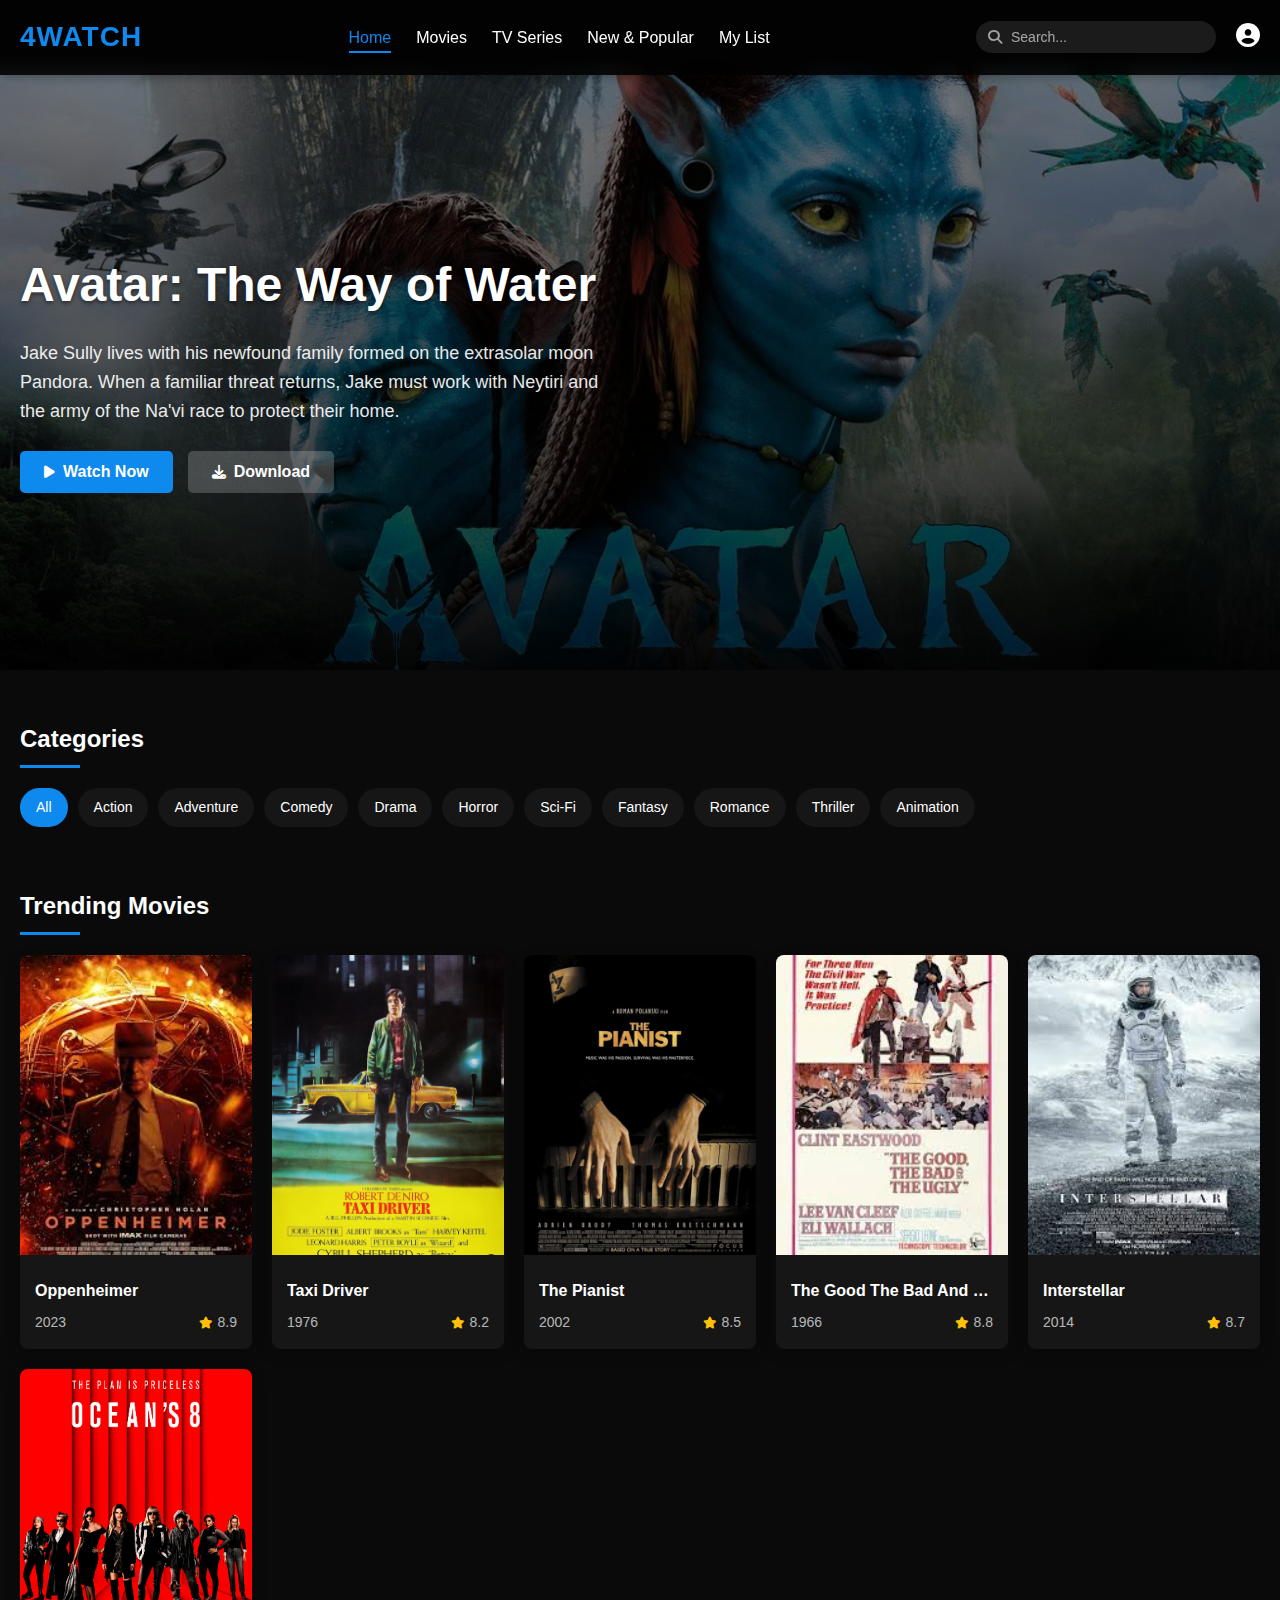
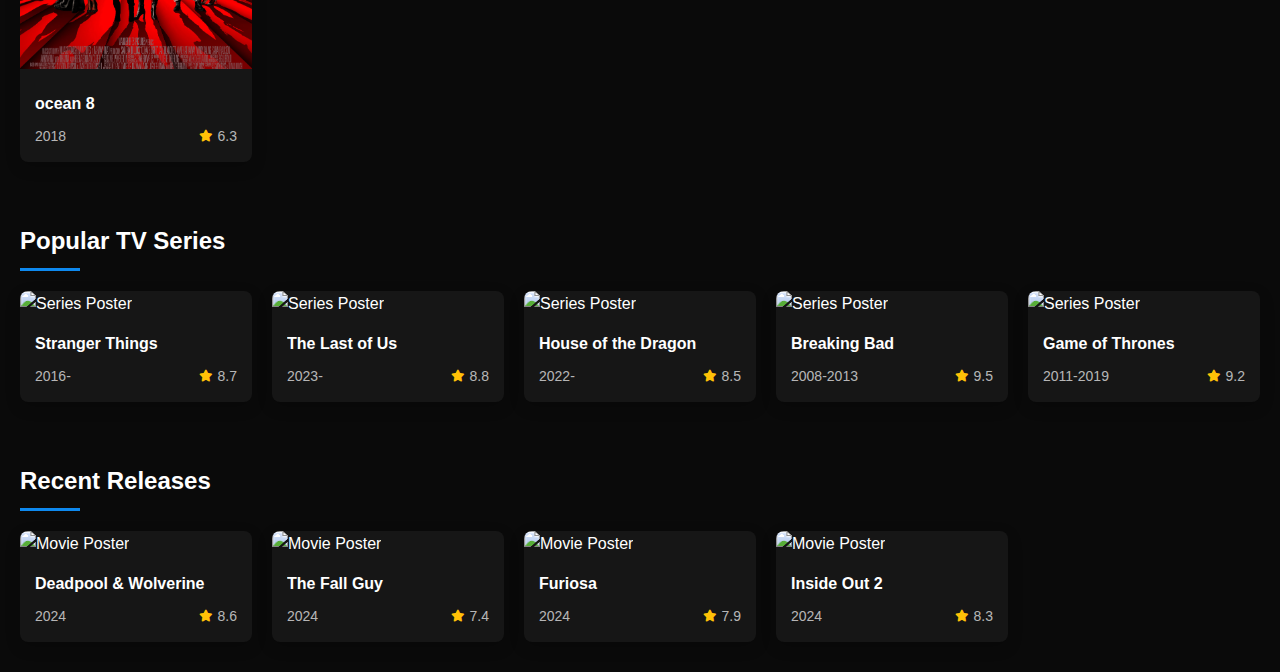
==== commit c8fd7b69: "Update index.html" ====
--- a/index.html
+++ b/index.html
@@ -11,7 +11,7 @@
     <!-- Header -->
     <header>
         <div class="header-content">
-            <a href="#" class="logo" id="homeLogo">FWATCH</a>
+            <a href="#" class="logo" id="homeLogo">4WATCH</a>
             
             <nav>
                 <ul>
